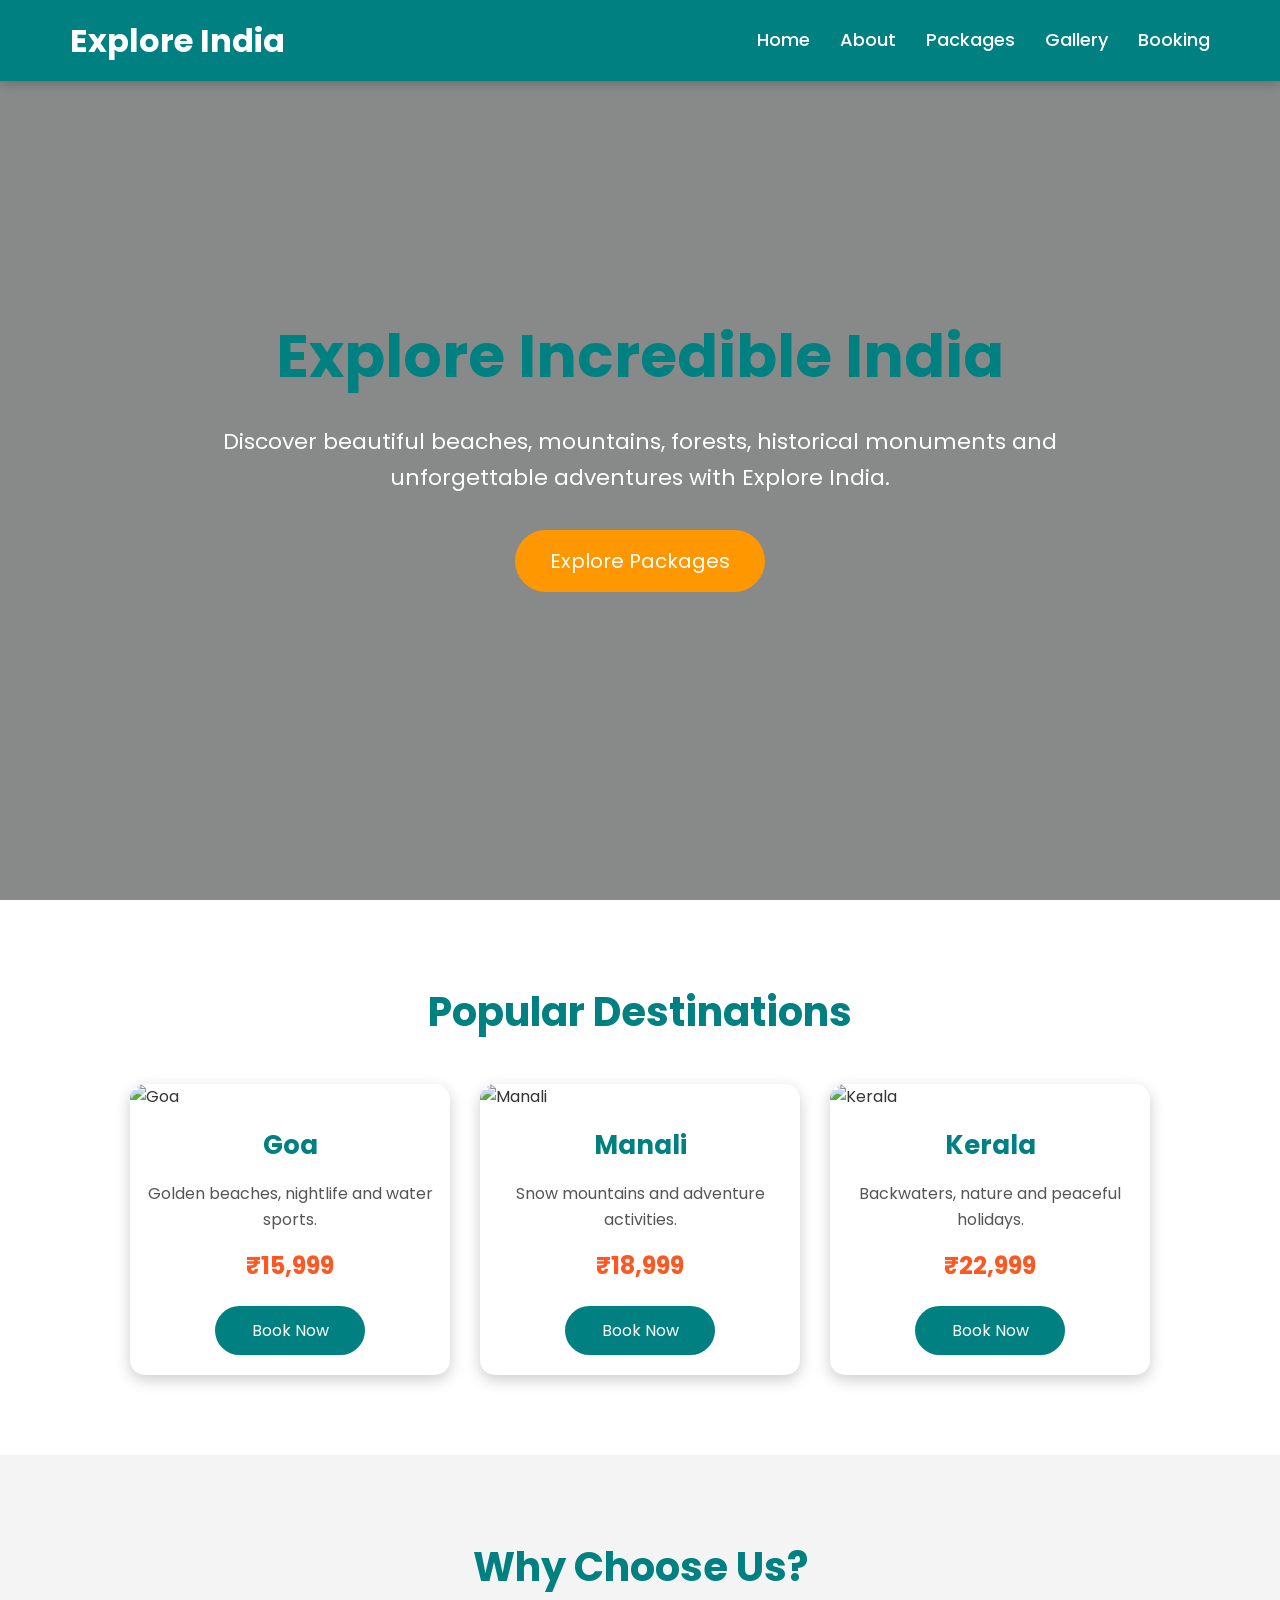
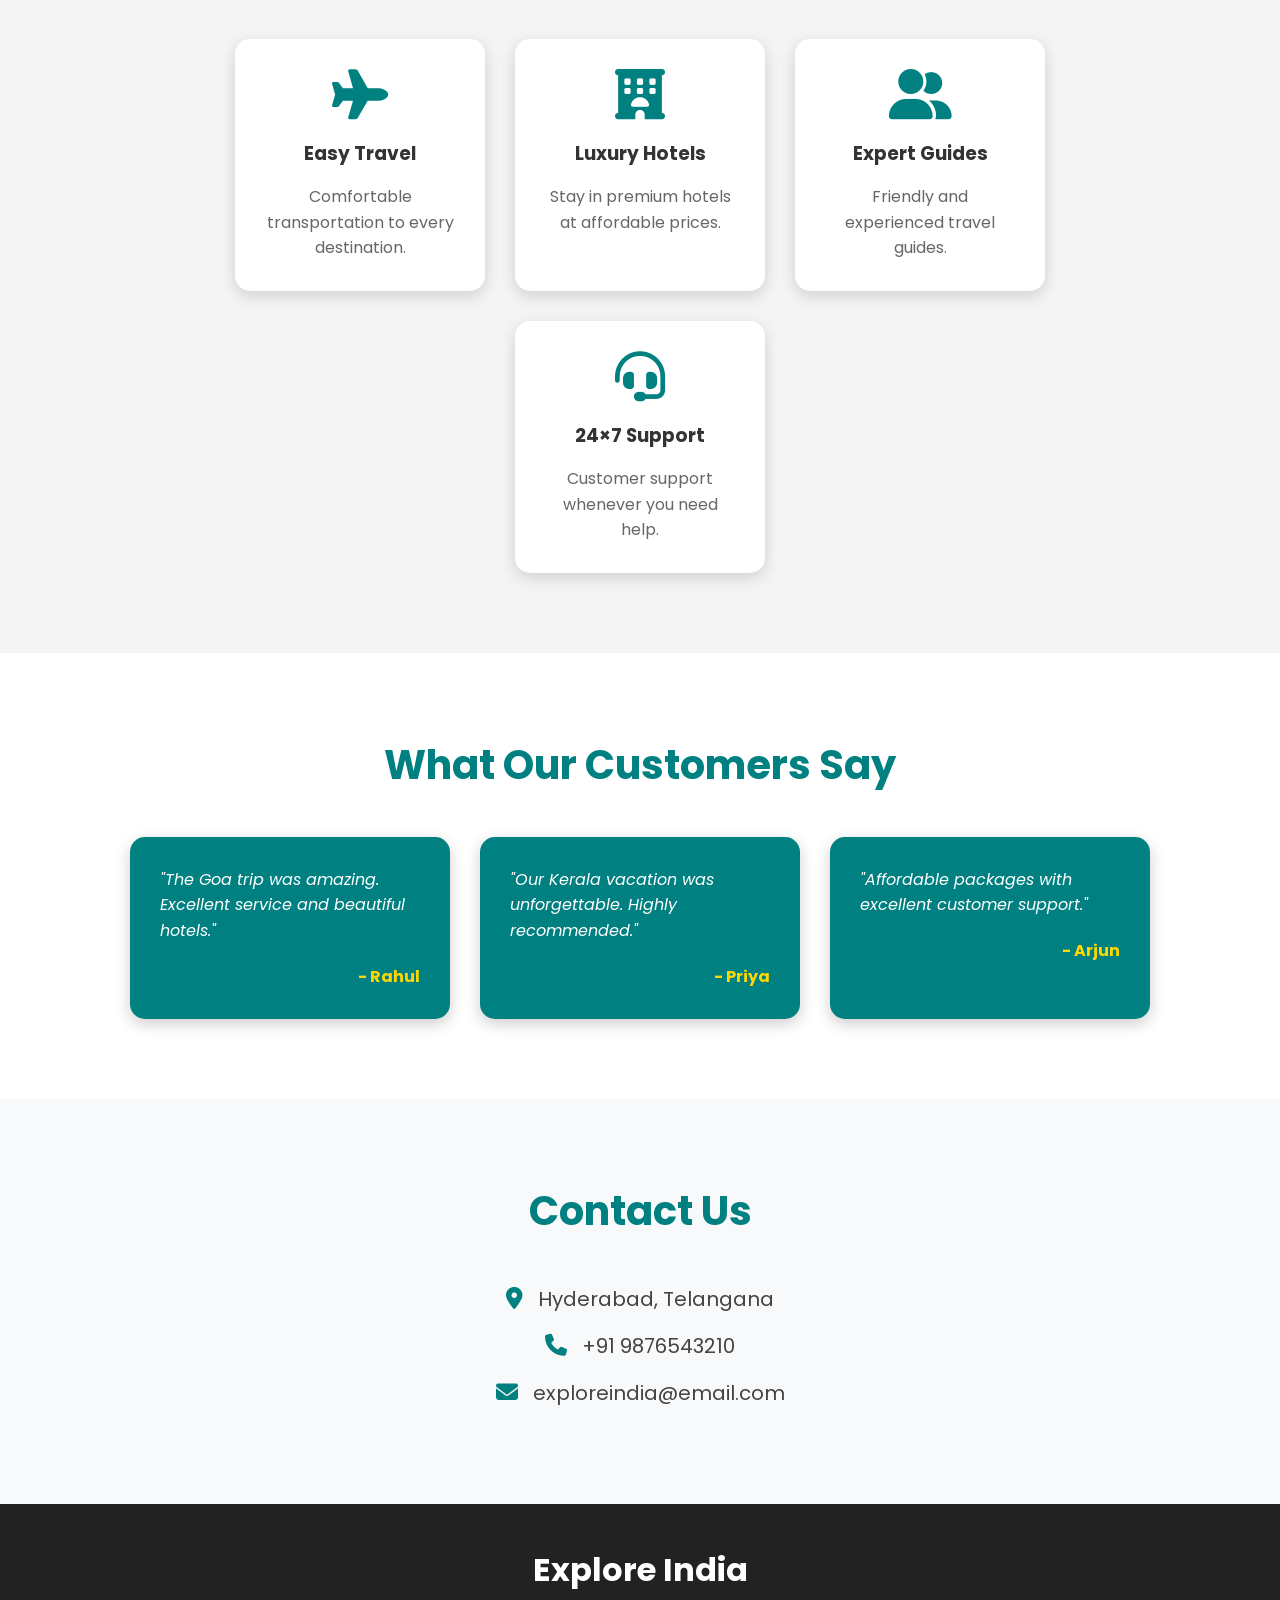
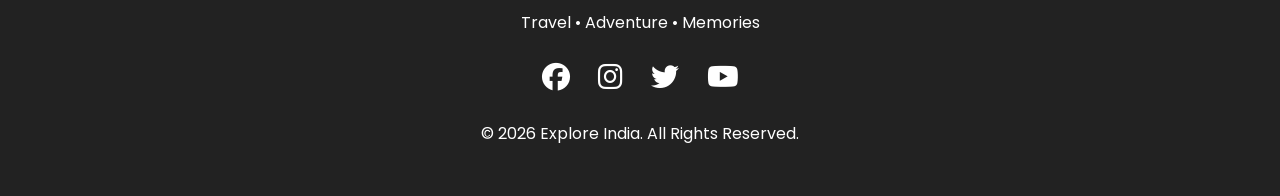
==== index.html @ 7cbf58a8 "Add files via upload" ====
<!DOCTYPE html>
<html lang="en">
<head>
    <meta charset="UTF-8">
    <meta name="viewport" content="width=device-width, initial-scale=1.0">
    <meta name="description" content="Explore India - Travel Website">
    <meta name="keywords" content="Travel, Tourism, India, Vacation">
    <title>Explore India</title>

    <link rel="stylesheet" href="style.css">

    <link href="https://fonts.googleapis.com/css2?family=Poppins:wght@300;400;500;600;700&display=swap" rel="stylesheet">

    <link rel="stylesheet"
    href="https://cdnjs.cloudflare.com/ajax/libs/font-awesome/6.5.2/css/all.min.css">
</head>

<body>

<!-- Header -->

<header>

    <div class="logo">
        <h1>Explore India</h1>
    </div>

    <nav>

        <ul>

            <li><a href="index.html">Home</a></li>

            <li><a href="about.html">About</a></li>

            <li><a href="packages.html">Packages</a></li>

            <li><a href="gallery.html">Gallery</a></li>

            <li><a href="booking.html">Booking</a></li>

        </ul>

    </nav>

</header>

<!-- Hero Section -->

<section class="hero">

    <div class="hero-text">

        <h2>Explore Incredible India</h2>

        <p>
            Discover beautiful beaches, mountains, forests,
            historical monuments and unforgettable adventures
            with Explore India.
        </p>

        <a href="packages.html" class="btn">Explore Packages</a>

    </div>

</section>

<!-- Popular Destinations -->

<section class="destination">

    <h2>Popular Destinations</h2>

    <div class="cards">

        <div class="card">

            <img src="images/goa.jpg" alt="Goa">

            <h3>Goa</h3>

            <p>Golden beaches, nightlife and water sports.</p>

            <h4>₹15,999</h4>

            <a href="booking.html" class="card-btn">Book Now</a>

        </div>

        <div class="card">

            <img src="images/manali.jpg" alt="Manali">

            <h3>Manali</h3>

            <p>Snow mountains and adventure activities.</p>

            <h4>₹18,999</h4>

            <a href="booking.html" class="card-btn">Book Now</a>

        </div>

        <div class="card">

            <img src="images/kerala.jpg" alt="Kerala">

            <h3>Kerala</h3>

            <p>Backwaters, nature and peaceful holidays.</p>

            <h4>₹22,999</h4>

            <a href="booking.html" class="card-btn">Book Now</a>

        </div>

    </div>

</section>

<!-- Why Choose Us -->

<section class="services">

    <h2>Why Choose Us?</h2>

    <div class="service-container">

        <div class="service">

            <i class="fa-solid fa-plane"></i>

            <h3>Easy Travel</h3>

            <p>Comfortable transportation to every destination.</p>

        </div>

        <div class="service">

            <i class="fa-solid fa-hotel"></i>

            <h3>Luxury Hotels</h3>

            <p>Stay in premium hotels at affordable prices.</p>

        </div>

        <div class="service">

            <i class="fa-solid fa-user-group"></i>

            <h3>Expert Guides</h3>

            <p>Friendly and experienced travel guides.</p>

        </div>

        <div class="service">

            <i class="fa-solid fa-headset"></i>

            <h3>24×7 Support</h3>

            <p>Customer support whenever you need help.</p>

        </div>

    </div>

</section>

<!-- Testimonials -->

<section class="testimonials">

    <h2>What Our Customers Say</h2>

    <div class="testimonial-box">

        <div class="testimonial">

            <p>
                "The Goa trip was amazing. Excellent service and beautiful hotels."
            </p>

            <h4>- Rahul</h4>

        </div>

        <div class="testimonial">

            <p>
                "Our Kerala vacation was unforgettable. Highly recommended."
            </p>

            <h4>- Priya</h4>

        </div>

        <div class="testimonial">

            <p>
                "Affordable packages with excellent customer support."
            </p>

            <h4>- Arjun</h4>

        </div>

    </div>

</section>

<!-- Contact -->

<section class="contact">

    <h2>Contact Us</h2>

    <p><i class="fa-solid fa-location-dot"></i> Hyderabad, Telangana</p>

    <p><i class="fa-solid fa-phone"></i> +91 9876543210</p>

    <p><i class="fa-solid fa-envelope"></i> exploreindia@email.com</p>

</section>

<!-- Footer -->

<footer>

    <div class="footer-content">

        <h2>Explore India</h2>

        <p>Travel • Adventure • Memories</p>

        <div class="social">

            <a href="#"><i class="fab fa-facebook"></i></a>

            <a href="#"><i class="fab fa-instagram"></i></a>

            <a href="#"><i class="fab fa-twitter"></i></a>

            <a href="#"><i class="fab fa-youtube"></i></a>

        </div>

        <p>© 2026 Explore India. All Rights Reserved.</p>

    </div>

</footer>

<script src="js/script.js"></script>

</body>
</html>
---- style.css ----
/* ===========================
   Google Font
=========================== */

*{
    margin:0;
    padding:0;
    box-sizing:border-box;
    font-family:'Poppins',sans-serif;
    scroll-behavior:smooth;
}

/* ===========================
   Body
=========================== */

body{
    background:#f8f9fa;
    color:#333;
    line-height:1.6;
}

/* ===========================
   Header
=========================== */

header{
    position:fixed;
    width:100%;
    top:0;
    left:0;
    background:#008080;
    display:flex;
    justify-content:space-between;
    align-items:center;
    padding:15px 70px;
    z-index:1000;
    box-shadow:0 3px 10px rgba(0,0,0,0.2);
}

/* Logo */

.logo h1{
    color:white;
    font-size:32px;
    font-weight:bold;
}

/* ===========================
   Navigation
=========================== */

nav ul{
    list-style:none;
    display:flex;
}

nav ul li{
    margin-left:30px;
}

nav ul li a{
    color:white;
    text-decoration:none;
    font-size:18px;
    transition:0.3s;
    font-weight:500;
}

nav ul li a:hover{
    color:#FFD700;
}

/* ===========================
   Hero Section
=========================== */

.hero{
    height:100vh;

    background:
    linear-gradient(rgba(0,0,0,.45),
    rgba(0,0,0,.45)),
    url("images/nature.jpg");

    background-size:cover;
    background-position:center;

    display:flex;
    justify-content:center;
    align-items:center;
    text-align:center;

    color:white;
}

.hero-text{
    width:70%;
}

.hero h2{
    font-size:60px;
    margin-bottom:20px;
}

.hero p{
    font-size:22px;
    margin-bottom:35px;
}

/* Hero Button */

.btn{

    display:inline-block;

    padding:15px 35px;

    background:#ff9800;

    color:white;

    text-decoration:none;

    border-radius:40px;

    font-size:20px;

    transition:.3s;

}

.btn:hover{

    background:#ff5722;

    transform:scale(1.05);

}

/* ===========================
   Section Title
=========================== */

section h2{

    text-align:center;

    font-size:40px;

    margin-bottom:40px;

    color:#008080;

}
/* ===================================
   Popular Destinations Section
=================================== */

.destination{
    padding:80px 8%;
    background:#ffffff;
}

.cards{
    display:flex;
    justify-content:center;
    gap:30px;
    flex-wrap:wrap;
}

.card{
    width:320px;
    background:#fff;
    border-radius:15px;
    overflow:hidden;
    box-shadow:0 5px 15px rgba(0,0,0,0.2);
    transition:0.4s;
}

.card:hover{
    transform:translateY(-10px);
}

.card img{
    width:100%;
    height:220px;
    object-fit:cover;
}

.card h3{
    text-align:center;
    margin-top:15px;
    color:#008080;
    font-size:26px;
}

.card p{
    padding:15px;
    text-align:center;
    color:#555;
}

.card h4{
    text-align:center;
    color:#ff5722;
    font-size:24px;
    margin-bottom:20px;
}

.card-btn{
    display:block;
    width:150px;
    margin:20px auto;
    text-align:center;
    padding:12px;
    background:#008080;
    color:white;
    text-decoration:none;
    border-radius:30px;
    transition:0.3s;
}

.card-btn:hover{
    background:#ff9800;
}

/* ===================================
   Why Choose Us
=================================== */

.services{
    background:#f4f4f4;
    padding:80px 8%;
}

.service-container{
    display:flex;
    justify-content:center;
    gap:30px;
    flex-wrap:wrap;
}

.service{
    width:250px;
    background:white;
    text-align:center;
    padding:30px;
    border-radius:15px;
    box-shadow:0 5px 15px rgba(0,0,0,.15);
    transition:.4s;
}

.service:hover{
    transform:translateY(-8px);
}

.service i{
    font-size:50px;
    color:#008080;
    margin-bottom:20px;
}

.service h3{
    margin-bottom:15px;
    color:#333;
}

.service p{
    color:#666;
}

/* ===================================
   Testimonials
=================================== */

.testimonials{
    padding:80px 8%;
    background:white;
}

.testimonial-box{
    display:flex;
    justify-content:center;
    gap:30px;
    flex-wrap:wrap;
}

.testimonial{
    width:320px;
    background:#008080;
    color:white;
    padding:30px;
    border-radius:15px;
    box-shadow:0 5px 15px rgba(0,0,0,.2);
}

.testimonial p{
    font-style:italic;
    margin-bottom:20px;
}

.testimonial h4{
    text-align:right;
    color:#FFD700;
}
/* ===================================
   Contact Section
=================================== */

.contact{
    padding:80px 8%;
    background:#f8f9fa;
    text-align:center;
}

.contact p{
    font-size:20px;
    margin:15px 0;
    color:#444;
}

.contact i{
    color:#008080;
    margin-right:10px;
    font-size:22px;
}

/* ===================================
   Footer
=================================== */

footer{
    background:#222;
    color:white;
    text-align:center;
    padding:40px 20px;
}

.footer-content h2{
    font-size:32px;
    margin-bottom:15px;
}

.footer-content p{
    margin:10px 0;
}

.social{
    margin:20px 0;
}

.social a{
    color:white;
    font-size:28px;
    margin:0 12px;
    transition:0.3s;
}

.social a:hover{
    color:#FFD700;
}

/* ===================================
   Responsive Design
=================================== */

@media(max-width:992px){

header{
    padding:15px 30px;
}

.hero h2{
    font-size:45px;
}

.hero p{
    font-size:18px;
}

.hero-text{
    width:90%;
}

}

@media(max-width:768px){

header{
    flex-direction:column;
    text-align:center;
}

nav{
    margin-top:15px;
}

nav ul{
    flex-direction:column;
}

nav ul li{
    margin:12px 0;
}

.hero{
    height:80vh;
    padding:20px;
}

.hero h2{
    font-size:35px;
}

.hero p{
    font-size:17px;
}

.cards,
.service-container,
.testimonial-box{
    flex-direction:column;
    align-items:center;
}

.card,
.service,
.testimonial{
    width:95%;
}

.card img{
    height:220px;
}

.btn,
.card-btn{
    width:180px;
}

.contact p{
    font-size:18px;
}

.footer-content h2{
    font-size:28px;
}

.social a{
    font-size:24px;
}

}

@media(max-width:480px){

.logo h1{
    font-size:26px;
}

.hero h2{
    font-size:28px;
}

.hero p{
    font-size:15px;
}

section h2{
    font-size:30px;
}

.card h3{
    font-size:22px;
}

.card h4{
    font-size:20px;
}

.service i{
    font-size:40px;
}

.service h3{
    font-size:20px;
}

.contact p{
    font-size:16px;
}

}
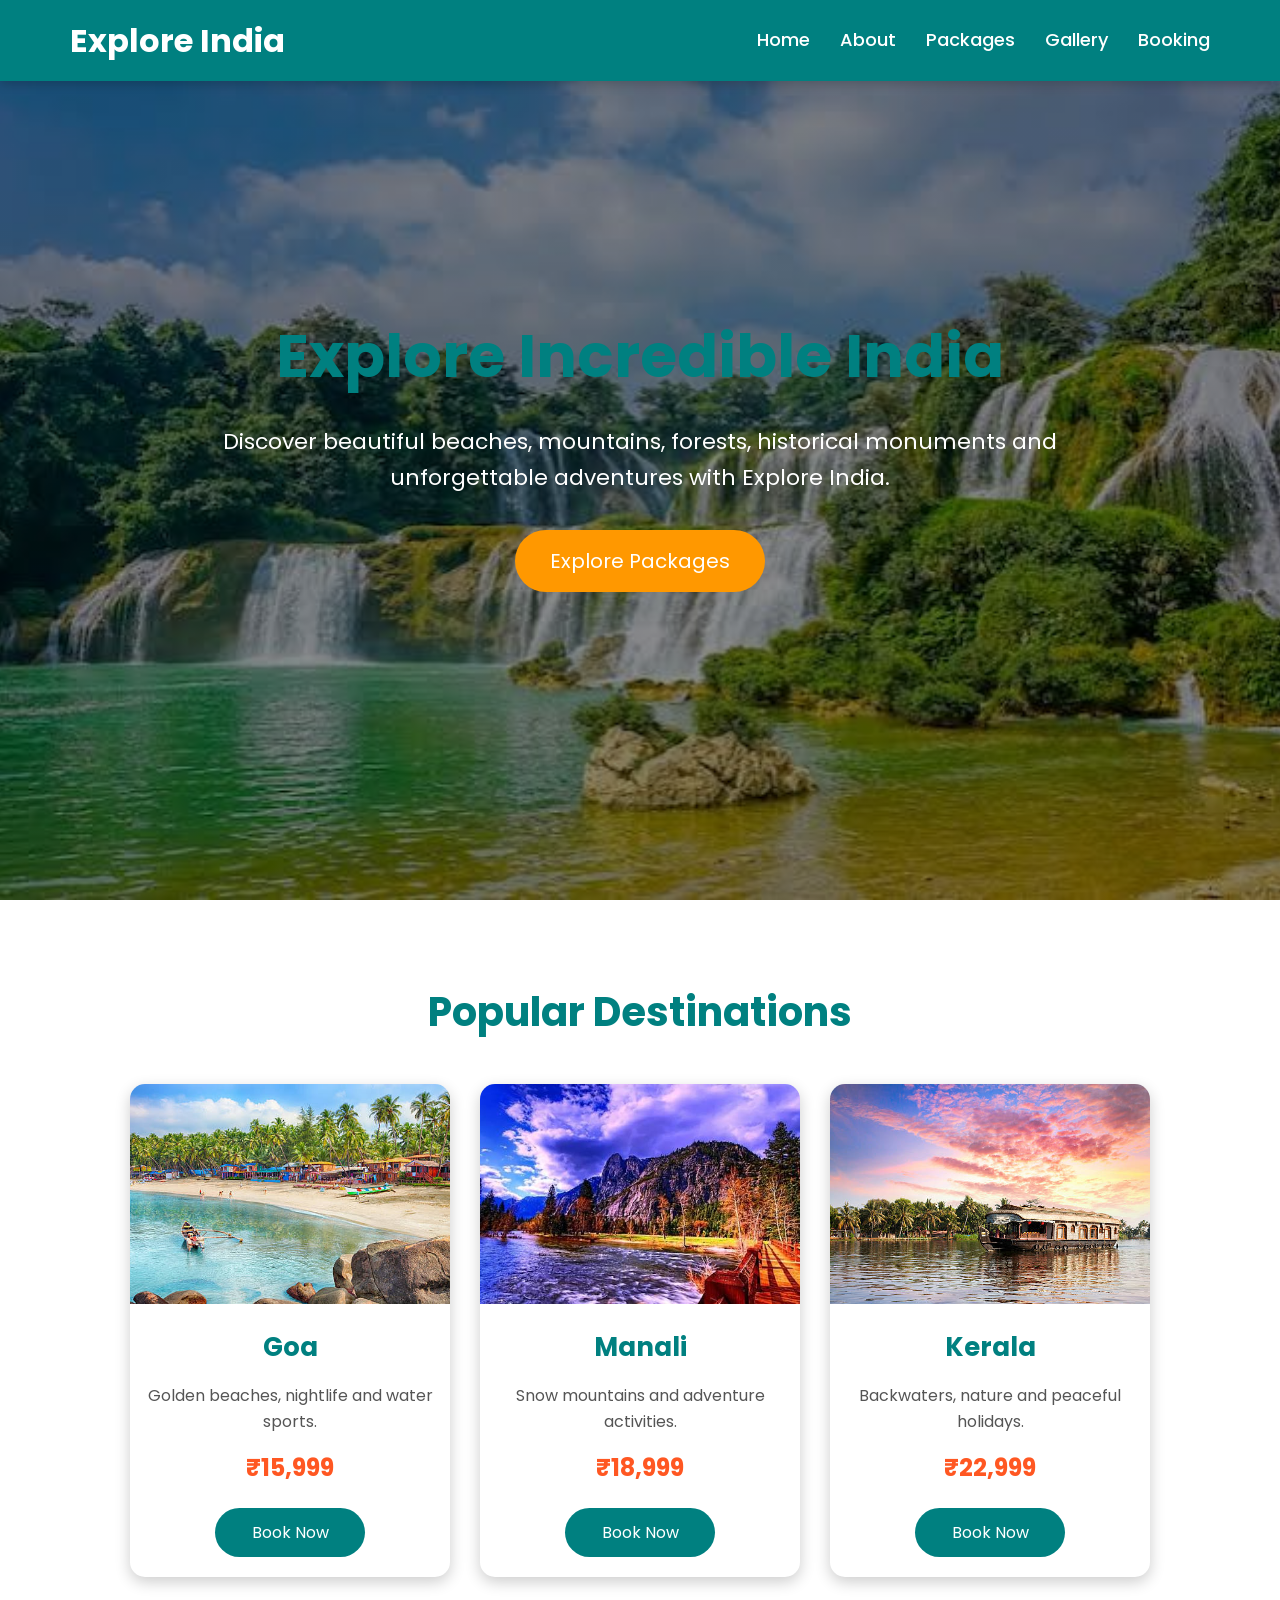
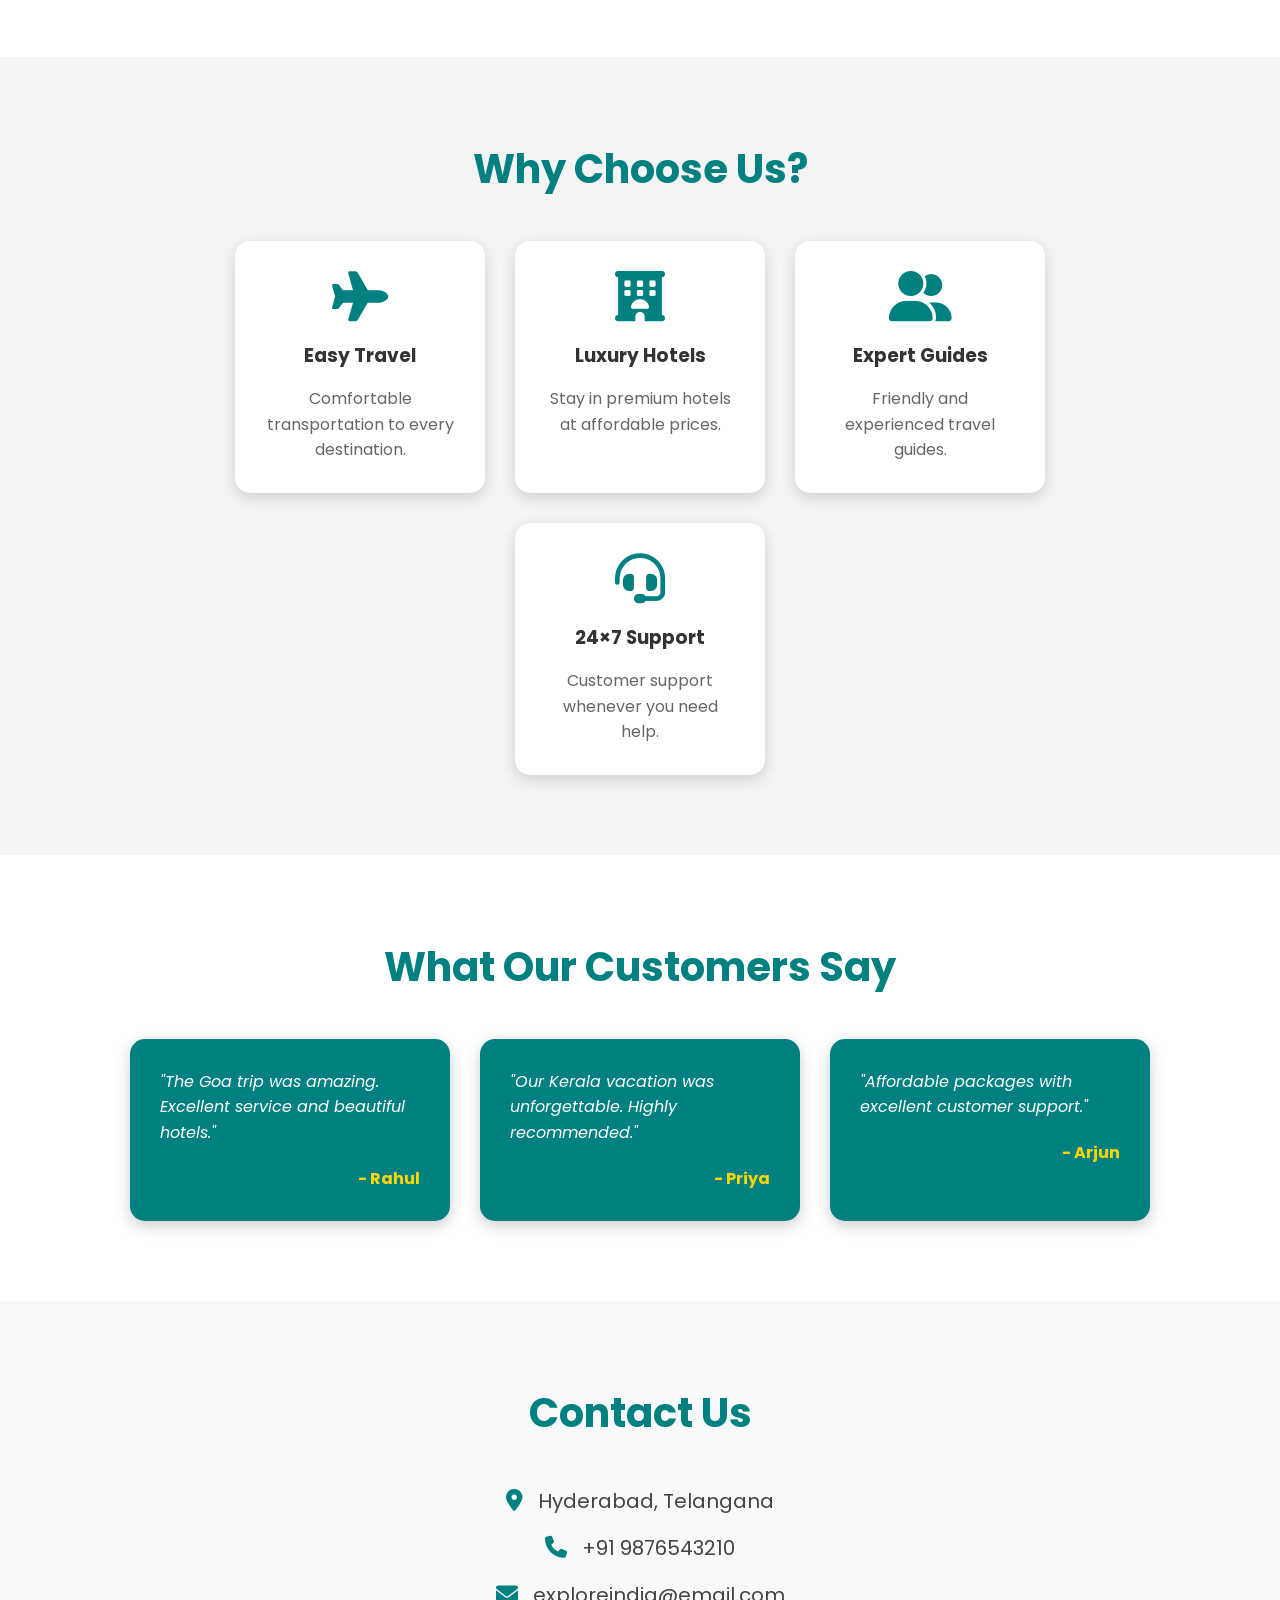
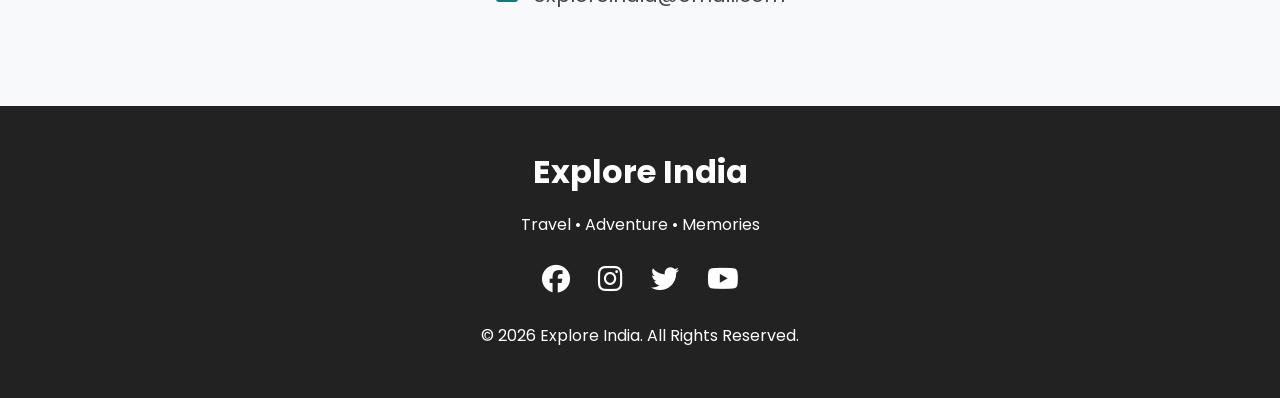
==== commit 3f1636f1: "Add files via upload" ====
--- a/index.html
+++ b/index.html
@@ -258,4 +258,17 @@
 <script src="js/script.js"></script>
 
 </body>
+<!--Start of Tawk.to Script-->
+<script type="text/javascript">
+var Tawk_API=Tawk_API||{}, Tawk_LoadStart=new Date();
+(function(){
+var s1=document.createElement("script"),s0=document.getElementsByTagName("script")[0];
+s1.async=true;
+s1.src='https://embed.tawk.to/6a4bdfe6b1afcb1d43388f79/1jss657h5';
+s1.charset='UTF-8';
+s1.setAttribute('crossorigin','*');
+s0.parentNode.insertBefore(s1,s0);
+})();
+</script>
+<!--End of Tawk.to Script-->
 </html>
